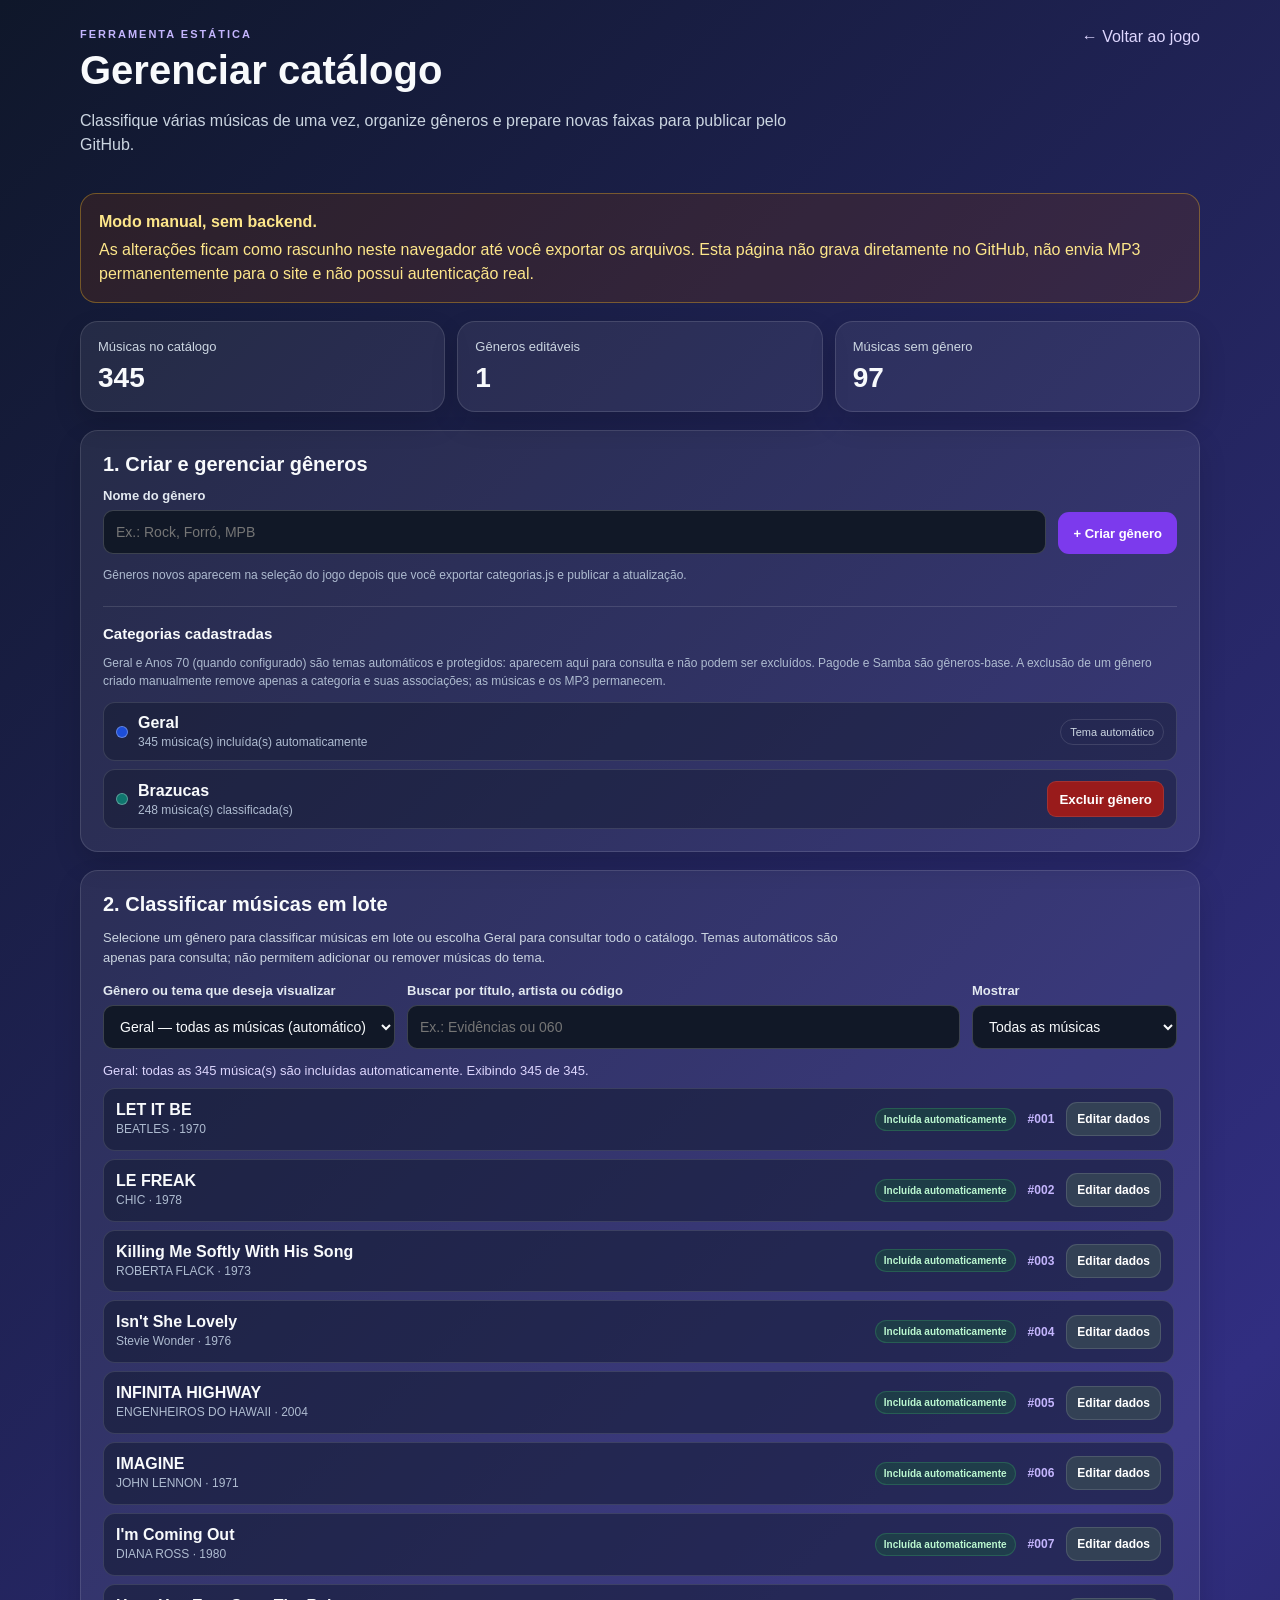
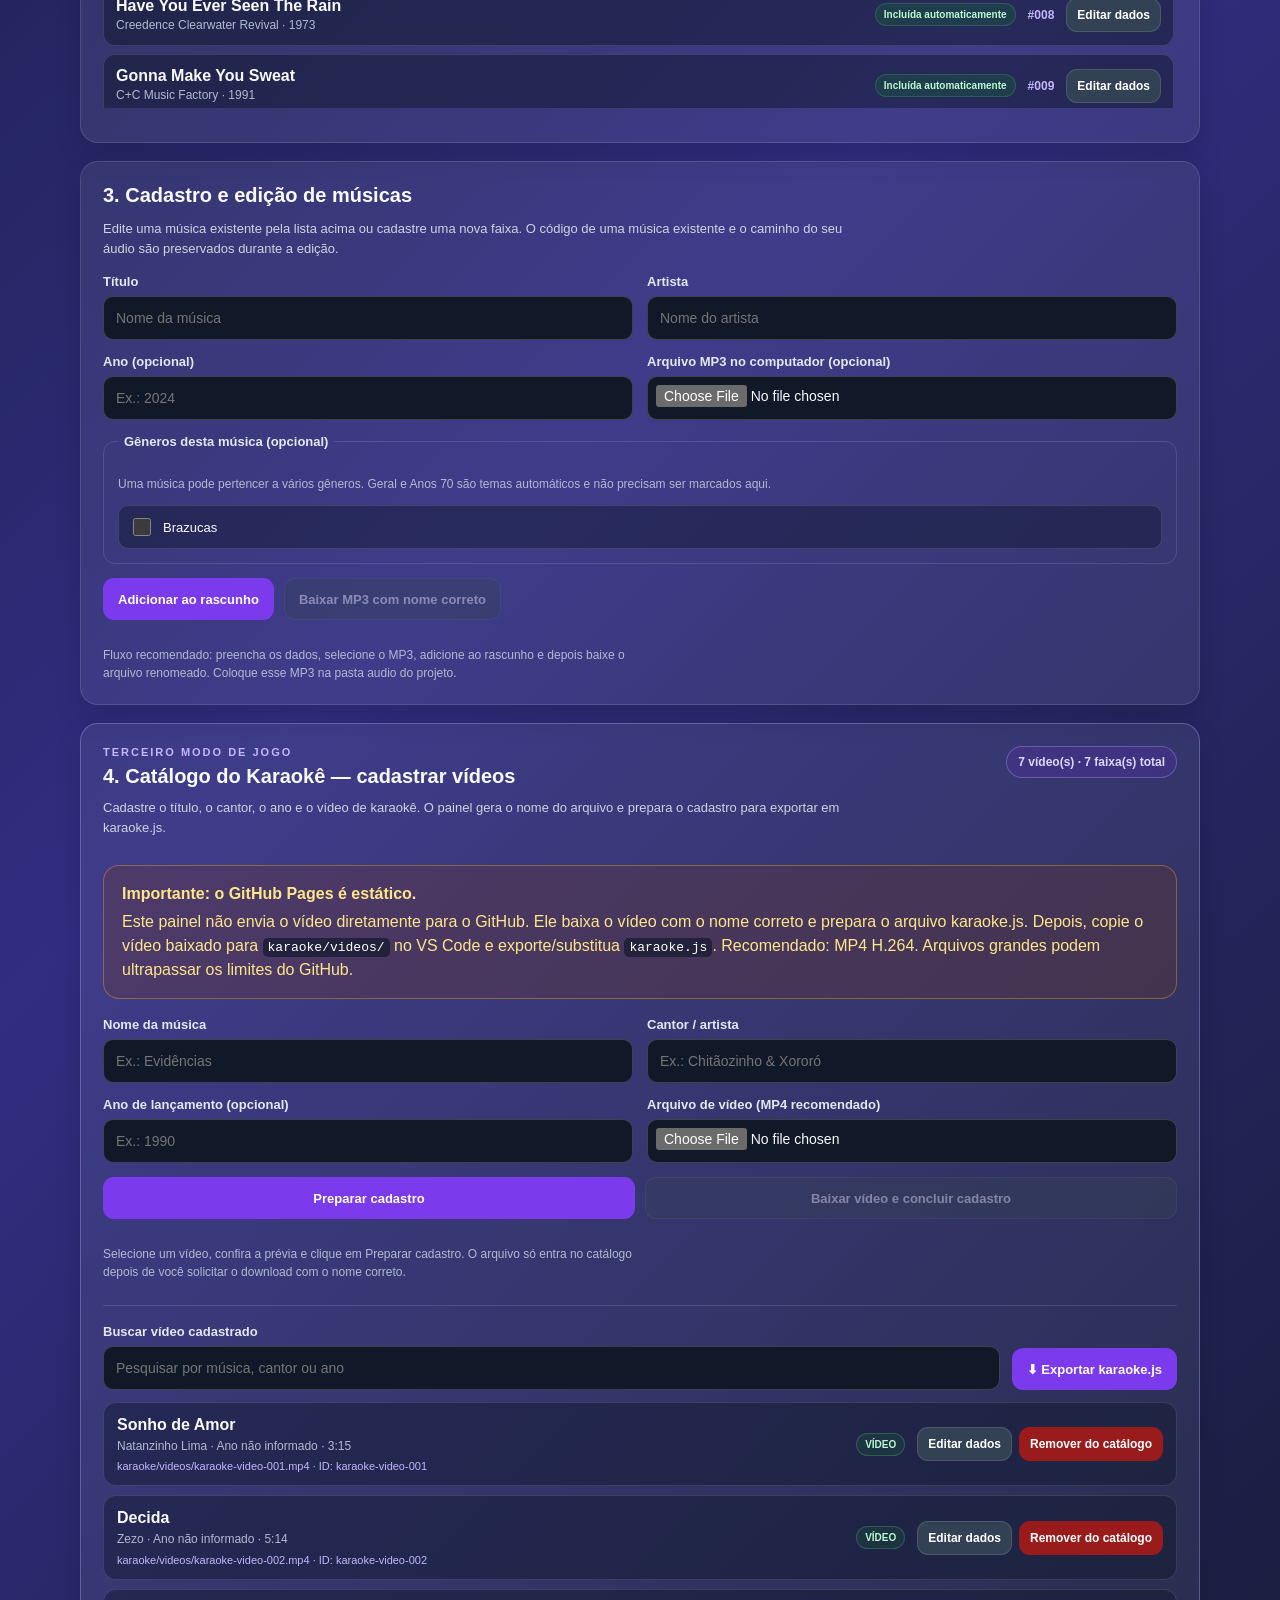
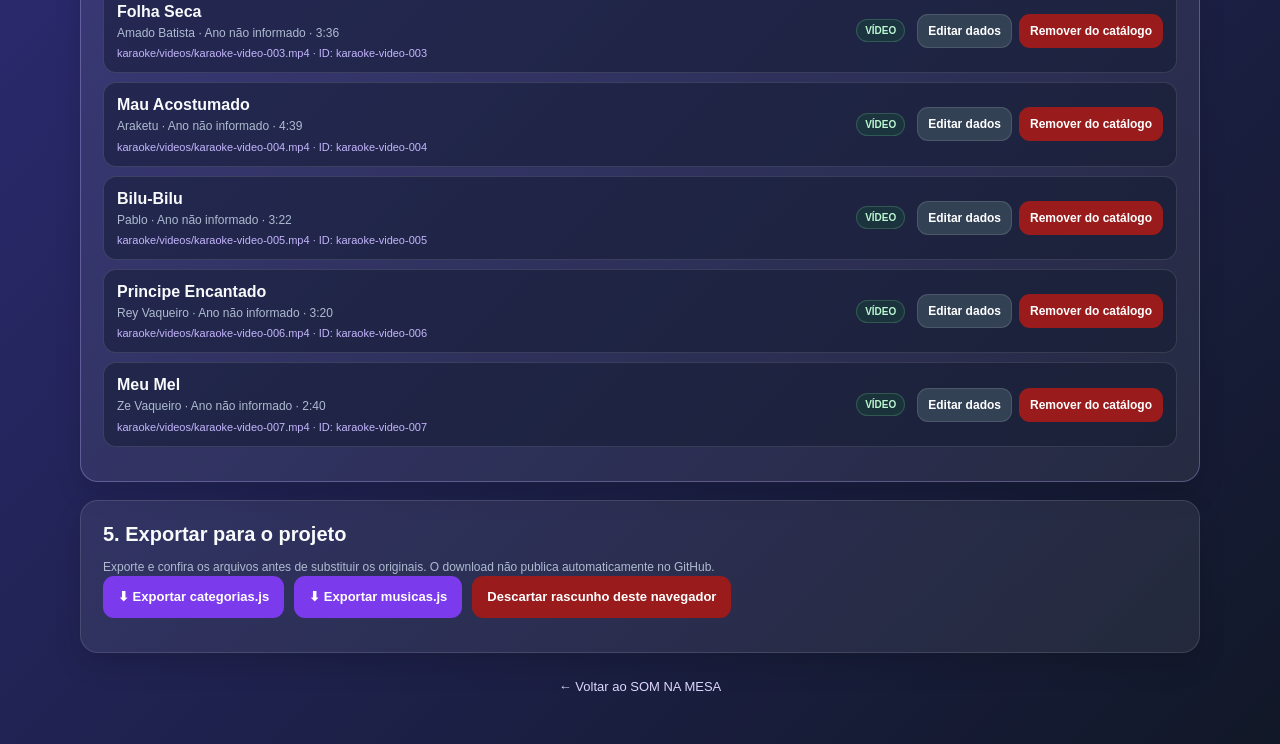
==== admin.html @ 81869da7 "Atualizacao completa do SOM NA MESA" ====
<!DOCTYPE html>
<html lang="pt-BR">
<head>
  <meta charset="UTF-8">
  <meta name="viewport" content="width=device-width, initial-scale=1.0">
  <meta name="theme-color" content="#17132b">
  <title>Gerenciar catálogo | SOM NA MESA</title>
  <link rel="stylesheet" href="admin.css">
  <link rel="stylesheet" href="ui-dialogs.css">
</head>
<body>
  <main class="admin-shell">
    <header class="admin-header">
      <div>
        <p class="eyebrow">FERRAMENTA ESTÁTICA</p>
        <h1>Gerenciar catálogo</h1>
        <p class="lead">Classifique várias músicas de uma vez, organize gêneros e prepare novas faixas para publicar pelo GitHub.</p>
      </div>
      <a class="back-link" href="index.html">← Voltar ao jogo</a>
    </header>

    <section class="notice" role="note">
      <strong>Modo manual, sem backend.</strong>
      As alterações ficam como rascunho neste navegador até você exportar os arquivos. Esta página não grava diretamente no GitHub, não envia MP3 permanentemente para o site e não possui autenticação real.
    </section>

    <section class="stats-grid">
      <div class="stat"><span>Músicas no catálogo</span><strong id="totalMusicas">—</strong></div>
      <div class="stat"><span>Gêneros editáveis</span><strong id="totalGeneros">—</strong></div>
      <div class="stat"><span>Músicas sem gênero</span><strong id="totalSemGenero">—</strong></div>
    </section>

    <section class="panel">
      <h2>1. Criar e gerenciar gêneros</h2>
      <form id="formNovaCategoria" class="inline-form">
        <label class="field grow">
          <span>Nome do gênero</span>
          <input id="novaCategoriaNome" type="text" placeholder="Ex.: Rock, Forró, MPB" maxlength="40" required>
        </label>
        <button class="button primary" type="submit">+ Criar gênero</button>
      </form>
      <p class="hint">Gêneros novos aparecem na seleção do jogo depois que você exportar categorias.js e publicar a atualização.</p>
      <div class="genre-management">
        <h3>Categorias cadastradas</h3>
        <p class="hint">Geral e Anos 70 (quando configurado) são temas automáticos e protegidos: aparecem aqui para consulta e não podem ser excluídos. Pagode e Samba são gêneros-base. A exclusão de um gênero criado manualmente remove apenas a categoria e suas associações; as músicas e os MP3 permanecem.</p>
        <div id="listaGeneros" class="genre-list" aria-live="polite"></div>
      </div>
    </section>

    <section class="panel">
      <h2>2. Classificar músicas em lote</h2>
      <p class="section-intro">Selecione um gênero para classificar músicas em lote ou escolha Geral para consultar todo o catálogo. Temas automáticos são apenas para consulta; não permitem adicionar ou remover músicas do tema.</p>
      <div class="toolbar">
        <label class="field">
          <span>Gênero ou tema que deseja visualizar</span>
          <select id="categoriaSelecionada"></select>
        </label>
        <label class="field grow">
          <span>Buscar por título, artista ou código</span>
          <input id="buscaMusica" type="search" placeholder="Ex.: Evidências ou 060">
        </label>
        <label class="field filter-field">
          <span>Mostrar</span>
          <select id="filtroClassificacao">
            <option value="todas">Todas as músicas</option>
            <option value="sem-genero">Sem nenhum gênero</option>
            <option value="fora-do-genero">Fora do gênero escolhido</option>
            <option value="neste-genero">Já neste gênero</option>
          </select>
        </label>
      </div>

      <div class="bulk-toolbar">
        <label class="select-visible"><input id="selecionarVisiveis" type="checkbox"> Selecionar todas as exibidas</label>
        <span id="resumoSelecao" class="selection-count">0 selecionadas</span>
        <button id="limparSelecao" class="button secondary" type="button">Limpar seleção</button>
      </div>
      <div class="bulk-actions">
        <button id="adicionarSelecionadas" class="button primary" type="button">+ Adicionar selecionadas ao gênero</button>
        <button id="removerSelecionadas" class="button danger" type="button">− Remover selecionadas do gênero</button>
      </div>
      <div id="resumoCategoria" class="category-summary"></div>
      <div id="listaMusicas" class="song-list"></div>
      <p id="mensagemAdmin" class="hint" aria-live="polite"></p>
    </section>

    <section class="panel">
      <div id="editarMusicaWrap" class="edit-song-wrap" hidden>
        <div class="edit-song-heading">
          <div>
            <h3>Editar música existente</h3>
            <p class="hint">Altere título, artista, ano e gêneros. O código da carta e o caminho do MP3 serão preservados.</p>
          </div>
          <span id="editarMusicaCodigo" class="song-code"></span>
        </div>
        <form id="formEditarMusica" class="song-form">
          <label class="field">
            <span>Título</span>
            <input id="editarMusicaNome" type="text" required maxlength="180">
          </label>
          <label class="field">
            <span>Artista</span>
            <input id="editarMusicaArtista" type="text" required maxlength="180">
          </label>
          <label class="field">
            <span>Ano (opcional)</span>
            <input id="editarMusicaAno" type="number" min="1900" max="2100" placeholder="Ex.: 2024">
          </label>
          <label class="field">
            <span>Caminho do áudio (somente leitura)</span>
            <input id="editarMusicaArquivo" type="text" readonly>
          </label>
          <fieldset class="genre-picker">
            <legend>Gêneros desta música</legend>
            <p class="hint">Marque todos os gêneros que se aplicam. Geral e Anos 70 são automáticos.</p>
            <div id="editarMusicaGeneros" class="genre-checkbox-grid"></div>
          </fieldset>
          <div class="form-actions">
            <button class="button primary" type="submit">Salvar alterações no rascunho</button>
            <button id="cancelarEdicaoMusica" class="button secondary" type="button">Cancelar edição</button>
          </div>
          <p id="editarMusicaStatus" class="hint" aria-live="polite"></p>
        </form>
      </div>

      <h2>3. Cadastro e edição de músicas</h2>
      <p class="section-intro">Edite uma música existente pela lista acima ou cadastre uma nova faixa. O código de uma música existente e o caminho do seu áudio são preservados durante a edição.</p>
      <form id="formNovaMusica" class="song-form">
        <label class="field">
          <span>Título</span>
          <input id="novaMusicaNome" type="text" required maxlength="180" placeholder="Nome da música">
        </label>
        <label class="field">
          <span>Artista</span>
          <input id="novaMusicaArtista" type="text" required maxlength="180" placeholder="Nome do artista">
        </label>
        <label class="field">
          <span>Ano (opcional)</span>
          <input id="novaMusicaAno" type="number" min="1900" max="2100" placeholder="Ex.: 2024">
        </label>
        <label class="field">
          <span>Arquivo MP3 no computador (opcional)</span>
          <input id="novoArquivoAudio" type="file" accept=".mp3,audio/mpeg">
        </label>

        <fieldset class="genre-picker">
          <legend>Gêneros desta música (opcional)</legend>
          <p class="hint">Uma música pode pertencer a vários gêneros. Geral e Anos 70 são temas automáticos e não precisam ser marcados aqui.</p>
          <div id="novaMusicaGeneros" class="genre-checkbox-grid"></div>
        </fieldset>

        <div id="audioPreviewWrap" class="audio-preview" hidden>
          <span class="preview-label">Prévia do áudio selecionado</span>
          <audio id="audioPreview" controls preload="metadata"></audio>
        </div>

        <div class="form-actions">
          <button class="button primary" type="submit">Adicionar ao rascunho</button>
          <button id="baixarNovoAudio" class="button secondary" type="button" disabled>Baixar MP3 com nome correto</button>
        </div>
        <p id="novaMusicaStatus" class="hint">Fluxo recomendado: preencha os dados, selecione o MP3, adicione ao rascunho e depois baixe o arquivo renomeado. Coloque esse MP3 na pasta audio do projeto.</p>
      </form>
    </section>

    <section class="panel karaoke-admin-panel">
      <div class="karaoke-admin-heading">
        <div>
          <p class="eyebrow">TERCEIRO MODO DE JOGO</p>
          <h2>4. Catálogo do Karaokê — cadastrar vídeos</h2>
          <p class="section-intro">Cadastre o título, o cantor, o ano e o vídeo de karaokê. O painel gera o nome do arquivo e prepara o cadastro para exportar em karaoke.js.</p>
        </div>
        <span id="karaokeAdminTotal" class="karaoke-admin-count">0 vídeos</span>
      </div>

      <div class="notice karaoke-admin-notice" role="note">
        <strong>Importante: o GitHub Pages é estático.</strong>
        Este painel não envia o vídeo diretamente para o GitHub. Ele baixa o vídeo com o nome correto e prepara o arquivo karaoke.js. Depois, copie o vídeo baixado para <code>karaoke/videos/</code> no VS Code e exporte/substitua <code>karaoke.js</code>. Recomendado: MP4 H.264. Arquivos grandes podem ultrapassar os limites do GitHub.
      </div>

      <div id="karaokeAdminConflict" class="karaoke-admin-conflict" hidden role="alert">
        <strong>O rascunho do Karaokê pertence a outra versão de karaoke.js.</strong>
        <p id="karaokeAdminConflictText">Por segurança, ele não foi carregado.</p>
        <div class="form-actions">
          <button id="karaokeAdminBackupConflict" class="button secondary" type="button">Baixar backup do rascunho</button>
          <button id="karaokeAdminDiscardConflict" class="button danger" type="button">Descartar rascunho antigo</button>
        </div>
      </div>

      <form id="formKaraokeVideo" class="song-form karaoke-video-form">
        <label class="field">
          <span>Nome da música</span>
          <input id="karaokeVideoTitulo" type="text" maxlength="180" placeholder="Ex.: Evidências" required>
        </label>
        <label class="field">
          <span>Cantor / artista</span>
          <input id="karaokeVideoArtista" type="text" maxlength="180" placeholder="Ex.: Chitãozinho & Xororó" required>
        </label>
        <label class="field">
          <span>Ano de lançamento (opcional)</span>
          <input id="karaokeVideoAno" type="number" min="1900" max="2100" placeholder="Ex.: 1990">
        </label>
        <label class="field">
          <span>Arquivo de vídeo (MP4 recomendado)</span>
          <input id="karaokeVideoArquivo" type="file" accept="video/mp4,video/webm,video/quicktime,.mp4,.webm,.m4v,.mov" required>
        </label>

        <div id="karaokeVideoPreviewWrap" class="karaoke-video-preview" hidden>
          <div class="karaoke-video-preview-heading">
            <span class="preview-label">Prévia do vídeo selecionado</span>
            <span id="karaokeVideoDuracao" class="karaoke-duration-label">Duração: lendo...</span>
          </div>
          <video id="karaokeVideoPreview" controls playsinline preload="metadata"></video>
          <p id="karaokeVideoArquivoInfo" class="hint"></p>
        </div>

        <div class="form-actions karaoke-video-actions">
          <button id="karaokeVideoPreparar" class="button primary" type="submit">Preparar cadastro</button>
          <button id="karaokeVideoBaixar" class="button secondary" type="button" disabled>Baixar vídeo e concluir cadastro</button>
          <button id="karaokeVideoCancelarPreparacao" class="button danger" type="button" hidden>Cancelar preparação</button>
          <button id="karaokeVideoCancelarEdicao" class="button secondary" type="button" hidden>Cancelar edição</button>
        </div>
        <p id="karaokeVideoStatus" class="hint" aria-live="polite">Selecione um vídeo, confira a prévia e clique em Preparar cadastro. O arquivo só entra no catálogo depois de você solicitar o download com o nome correto.</p>
      </form>

      <div class="karaoke-catalog-toolbar">
        <label class="field grow">
          <span>Buscar vídeo cadastrado</span>
          <input id="karaokeVideoBusca" type="search" placeholder="Pesquisar por música, cantor ou ano">
        </label>
        <button id="karaokeVideoExportar" class="button primary" type="button">⬇ Exportar karaoke.js</button>
      </div>
      <div id="karaokeVideoLista" class="karaoke-video-list" aria-live="polite"></div>
      <p id="karaokeVideoExportStatus" class="hint" aria-live="polite"></p>
    </section>

    <section class="panel">
      <h2>5. Exportar para o projeto</h2>
      <p class="hint">Exporte e confira os arquivos antes de substituir os originais. O download não publica automaticamente no GitHub.</p>
      <div class="export-grid">
        <button id="exportarCategorias" class="button primary" type="button">⬇ Exportar categorias.js</button>
        <button id="exportarMusicas" class="button primary" type="button">⬇ Exportar musicas.js</button>
        <button id="limparRascunho" class="button danger" type="button">Descartar rascunho deste navegador</button>
      </div>
      <p id="statusExportacao" class="hint" aria-live="polite"></p>
    </section>

    <footer class="admin-footer">
      <a href="index.html">← Voltar ao SOM NA MESA</a>
    </footer>
  </main>

  <section id="draftConflictOverlay" class="draft-conflict-overlay" hidden role="alertdialog" aria-modal="true" aria-labelledby="draftConflictTitle">
    <div class="draft-conflict-dialog">
      <p class="eyebrow">PROTEÇÃO DE DADOS</p>
      <h2 id="draftConflictTitle">O rascunho é de outra versão do catálogo</h2>
      <p id="draftConflictMessage" class="draft-conflict-message"></p>
      <p class="hint">Nenhuma alteração foi aplicada. Para evitar perda de dados, o painel está bloqueado até você escolher como proceder.</p>
      <div class="draft-conflict-actions">
        <button id="baixarRascunhoPendente" class="button secondary" type="button">Baixar cópia do rascunho antigo</button>
        <button id="descartarRascunhoPendente" class="button danger" type="button">Descartar rascunho e usar arquivos atuais</button>
      </div>
      <p id="draftConflictBackupStatus" class="hint" aria-live="polite"></p>
      <p class="hint">Se você quiser recuperar mudanças antigas, baixe a cópia e compare-a manualmente antes de descartar. Não substitua os arquivos atuais sem conferir.</p>
    </div>
  </section>

  <script src="musicas.js"></script>
  <script src="categorias.js"></script>
  <script src="karaoke.js"></script>
  <script src="ui-dialogs.js"></script>
  <script src="admin.js"></script>
  <script src="admin-karaoke.js"></script>
</body>
</html>
---- admin.css ----
* { box-sizing: border-box; }
:root { color-scheme: dark; --bg:#0f172a; --panel:#1e1b35; --border:rgba(255,255,255,.12); --text:#f8fafc; --muted:#cbd5e1; --accent:#7c3aed; }
body { margin:0; min-height:100vh; padding:28px 16px 50px; background:linear-gradient(135deg,#0f172a,#312e81,#111827); color:var(--text); font-family:Arial,Helvetica,sans-serif; }
[hidden] { display:none !important; }
.admin-shell { width:100%; max-width:1120px; margin:0 auto; }
.admin-header { display:flex; justify-content:space-between; align-items:flex-start; gap:24px; margin-bottom:20px; }
.eyebrow { margin:0 0 8px; color:#c4b5fd; font-size:11px; font-weight:900; letter-spacing:2px; }
h1 { margin:0; font-size:clamp(28px,5vw,40px); }
h2 { margin:0 0 12px; font-size:20px; }
h3 { margin:0 0 8px; font-size:15px; }
.lead,.section-intro { max-width:760px; color:var(--muted); line-height:1.5; }
.section-intro { margin:0 0 16px; font-size:13px; }
.back-link,.admin-footer a { color:#ddd6fe; text-decoration:none; white-space:nowrap; }
.back-link:hover,.admin-footer a:hover { text-decoration:underline; }
.notice { padding:16px 18px; border:1px solid rgba(251,191,36,.35); border-radius:16px; background:rgba(120,53,15,.25); color:#fde68a; line-height:1.5; margin-bottom:18px; }
.notice strong { display:block; margin-bottom:4px; }
.stats-grid { display:grid; grid-template-columns:repeat(3,minmax(0,1fr)); gap:12px; margin-bottom:18px; }
.stat,.panel { border:1px solid var(--border); border-radius:18px; background:rgba(255,255,255,.07); box-shadow:0 12px 28px rgba(0,0,0,.14); }
.stat { padding:17px; }
.stat span { display:block; color:var(--muted); font-size:13px; margin-bottom:8px; }
.stat strong { font-size:28px; }
.panel { padding:22px; margin-bottom:18px; }
.field { display:flex; flex-direction:column; gap:7px; min-width:0; }
.field > span { color:#e2e8f0; font-size:13px; font-weight:700; }
input,select { width:100%; min-height:44px; padding:10px 12px; border-radius:10px; border:1px solid rgba(255,255,255,.18); background:#111827; color:#f8fafc; font-size:14px; }
input:focus,select:focus { outline:2px solid #8b5cf6; outline-offset:1px; }
input[type=file] { padding:8px; }
input[type=checkbox] { width:19px; min-height:19px; height:19px; flex:0 0 auto; accent-color:#8b5cf6; cursor:pointer; }
.inline-form,.toolbar { display:flex; align-items:flex-end; gap:12px; }
.grow { flex:1; }
.filter-field { min-width:205px; }
.button { min-height:42px; border:1px solid transparent; border-radius:11px; padding:10px 14px; color:white; font-weight:800; font-size:13px; cursor:pointer; transition:filter .15s ease,transform .15s ease; }
.button:hover:not(:disabled) { filter:brightness(1.1); transform:translateY(-1px); }
.button:disabled { opacity:.4; cursor:not-allowed; transform:none; }
.primary { background:#7c3aed; }
.secondary { background:#334155; border-color:var(--border); }
.danger { background:#991b1b; }
.button.small { min-height:34px; padding:7px 10px; font-size:12px; }
.hint { color:#aebbd0; font-size:12px; line-height:1.5; margin:12px 0 0; }
.genre-management { margin-top:22px; padding-top:18px; border-top:1px solid var(--border); }
.genre-list { display:flex; flex-direction:column; gap:8px; margin-top:12px; }
.genre-row { display:flex; align-items:center; justify-content:space-between; gap:12px; padding:11px 12px; border:1px solid var(--border); border-radius:12px; background:rgba(15,23,42,.42); }
.genre-info { display:flex; align-items:center; gap:10px; min-width:0; }
.genre-swatch { width:12px; height:12px; border-radius:50%; flex:0 0 auto; border:1px solid rgba(255,255,255,.3); }
.genre-name { display:block; font-weight:800; overflow-wrap:anywhere; }
.genre-detail { display:block; margin-top:3px; color:#aebbd0; font-size:12px; }
.genre-protected { color:#cbd5e1; border:1px solid var(--border); border-radius:999px; padding:6px 9px; font-size:11px; white-space:nowrap; }
.genre-delete { flex:0 0 auto; min-height:36px; padding:8px 11px; border-radius:9px; background:#991b1b; color:#fff; border:1px solid rgba(255,255,255,.1); font-weight:800; cursor:pointer; }
.genre-delete:hover { filter:brightness(1.12); }
.bulk-toolbar { display:flex; align-items:center; flex-wrap:wrap; gap:12px; margin:16px 0 10px; padding:12px; border:1px solid var(--border); border-radius:12px; background:rgba(15,23,42,.45); }
.select-visible { display:flex; align-items:center; gap:9px; font-size:13px; font-weight:700; cursor:pointer; }
.selection-count { color:#ddd6fe; font-size:12px; font-weight:800; margin-right:auto; }
.bulk-actions { display:flex; flex-wrap:wrap; gap:9px; margin-bottom:14px; }
.category-summary { margin:14px 0 10px; color:#ddd6fe; font-size:13px; }
.song-list { display:flex; flex-direction:column; gap:8px; max-height:620px; overflow:auto; padding-right:3px; }
.song-row { display:flex; align-items:center; gap:12px; padding:12px; border:1px solid var(--border); border-radius:12px; background:rgba(15,23,42,.5); }
.song-row > input[type=checkbox] { width:20px; min-height:20px; height:20px; }
.song-meta { flex:1; min-width:0; }
.song-title { font-weight:800; overflow-wrap:anywhere; }
.song-sub { margin-top:4px; color:#aebbd0; font-size:12px; line-height:1.4; }
.song-code { color:#c4b5fd; font-size:12px; font-weight:800; white-space:nowrap; }
.song-status { display:inline-flex; align-items:center; border-radius:999px; padding:5px 8px; font-size:10px; font-weight:800; white-space:nowrap; }
.song-status.assigned { color:#bbf7d0; background:rgba(22,101,52,.35); border:1px solid rgba(74,222,128,.2); }
.song-status.unassigned { color:#cbd5e1; background:rgba(71,85,105,.35); border:1px solid rgba(203,213,225,.12); }
.song-form { display:grid; grid-template-columns:repeat(2,minmax(0,1fr)); gap:14px; }
.form-actions { display:flex; flex-wrap:wrap; gap:10px; grid-column:1/-1; }
.genre-picker { grid-column:1/-1; margin:0; padding:14px; border:1px solid var(--border); border-radius:12px; min-width:0; }
.genre-picker legend { padding:0 6px; font-size:13px; font-weight:800; color:#e2e8f0; }
.genre-checkbox-grid { display:grid; grid-template-columns:repeat(auto-fit,minmax(145px,1fr)); gap:8px; margin-top:12px; }
.genre-check { display:flex; align-items:center; gap:9px; min-height:42px; padding:9px 10px; border:1px solid var(--border); border-radius:10px; background:rgba(15,23,42,.45); cursor:pointer; font-size:13px; }
.genre-check input { width:18px; min-height:18px; height:18px; }
.audio-preview { grid-column:1/-1; padding:14px; border:1px solid rgba(196,181,253,.25); border-radius:12px; background:rgba(109,40,217,.1); }
.preview-label { display:block; margin-bottom:9px; font-size:12px; font-weight:800; color:#ddd6fe; }
.audio-preview audio { display:block; width:100%; max-width:520px; }
.export-grid { display:flex; flex-wrap:wrap; gap:10px; }
.admin-footer { padding-top:8px; text-align:center; font-size:13px; }
.empty-state { padding:20px; border:1px dashed var(--border); border-radius:12px; text-align:center; color:var(--muted); line-height:1.5; }
@media(max-width:760px) {
  .admin-header { flex-direction:column; gap:10px; }
  .stats-grid { grid-template-columns:1fr; }
  .stat { padding:14px; }
  .stat strong { font-size:24px; }
  .inline-form,.toolbar { flex-direction:column; align-items:stretch; }
  .inline-form .button { width:100%; }
  .filter-field { min-width:0; }
  .song-form { grid-template-columns:1fr; }
  .genre-row { align-items:flex-start; }
  .genre-delete { white-space:nowrap; }
  .panel { padding:16px; }
  .song-row { align-items:flex-start; flex-wrap:wrap; }
  .song-meta { flex-basis:calc(100% - 45px); }
  .song-status { margin-left:31px; }
  .song-code { margin-left:auto; }
  .bulk-toolbar,.bulk-actions,.form-actions,.export-grid { flex-direction:column; align-items:stretch; }
  .bulk-toolbar .button,.bulk-actions .button,.form-actions .button,.export-grid .button { width:100%; }
  .selection-count { margin-right:0; }
}

/* Edição segura de músicas e ações da lista */
.edit-song-wrap { margin:0 0 22px; padding:18px; border:1px solid rgba(196,181,253,.35); border-radius:15px; background:rgba(109,40,217,.12); }
.edit-song-heading { display:flex; align-items:flex-start; justify-content:space-between; gap:14px; margin-bottom:14px; }
.song-row { flex-wrap:wrap; }
.song-row .button { flex:0 0 auto; }
@media(max-width:760px) { .edit-song-heading { flex-direction:column; } .song-row .button { flex:1 1 130px; } }


/* Proteção contra rascunhos criados com versões antigas dos arquivos */
.draft-conflict-overlay { position:fixed; inset:0; z-index:10000; display:flex; align-items:center; justify-content:center; padding:20px; overflow:auto; background:rgba(2,6,23,.88); backdrop-filter:blur(8px); }
.draft-conflict-dialog { width:min(100%,680px); max-height:calc(100vh - 40px); overflow:auto; padding:26px; border:1px solid rgba(251,191,36,.42); border-radius:20px; background:#1e1b35; box-shadow:0 24px 80px rgba(0,0,0,.5); }
.draft-conflict-dialog h2 { margin:0 0 12px; font-size:clamp(20px,4vw,28px); }
.draft-conflict-message { color:#fde68a; line-height:1.6; }
.draft-conflict-actions { display:flex; flex-wrap:wrap; gap:10px; margin-top:18px; }
.draft-conflict-actions .button { flex:1 1 220px; }
body.draft-blocked .admin-shell { pointer-events:none; user-select:none; filter:blur(2px); }
@media(max-width:600px) { .draft-conflict-dialog { padding:18px; } .draft-conflict-actions { flex-direction:column; } .draft-conflict-actions .button { width:100%; } }


/* Cadastro seguro de vídeos do modo Karaokê */
.karaoke-admin-panel { border-color: rgba(196,181,253,.32); }
.karaoke-admin-heading { display:flex; align-items:flex-start; justify-content:space-between; gap:16px; margin-bottom:12px; }
.karaoke-admin-heading .eyebrow { margin-bottom:7px; }
.karaoke-admin-heading h2 { margin-bottom:10px; }
.karaoke-admin-count { flex:0 0 auto; border:1px solid rgba(196,181,253,.3); background:rgba(109,40,217,.18); color:#ddd6fe; padding:8px 11px; border-radius:999px; font-size:12px; font-weight:900; white-space:nowrap; }
.karaoke-admin-notice { margin:12px 0 18px; }
.karaoke-admin-notice code { color:#fff; background:rgba(15,23,42,.65); padding:2px 5px; border-radius:5px; }
.karaoke-admin-conflict { margin:0 0 18px; padding:16px; border:1px solid rgba(251,191,36,.4); border-radius:14px; background:rgba(120,53,15,.24); color:#fde68a; line-height:1.5; }
.karaoke-admin-conflict p { margin-top:7px; font-size:13px; }
.karaoke-admin-conflict .form-actions { margin-top:12px; }
.karaoke-video-form { margin-top:14px; }
.karaoke-video-preview { grid-column:1/-1; min-width:0; padding:14px; border:1px solid rgba(196,181,253,.3); border-radius:14px; background:rgba(109,40,217,.1); }
.karaoke-video-preview-heading { display:flex; align-items:center; justify-content:space-between; gap:12px; margin-bottom:10px; }
.karaoke-video-preview video { display:block; width:100%; max-height:420px; background:#020617; border-radius:10px; }
.karaoke-duration-label { color:#c4b5fd; font-size:12px; font-weight:800; }
.karaoke-video-actions { align-items:center; }
.karaoke-video-actions .button { flex:1 1 190px; }
.karaoke-catalog-toolbar { display:flex; align-items:flex-end; gap:12px; margin:24px 0 12px; padding-top:18px; border-top:1px solid var(--border); }
.karaoke-video-list { display:flex; flex-direction:column; gap:9px; }
.karaoke-video-row { display:flex; align-items:center; gap:12px; padding:13px; border:1px solid var(--border); border-radius:13px; background:rgba(15,23,42,.45); }
.karaoke-video-row-main { flex:1; min-width:0; }
.karaoke-video-title { font-weight:900; overflow-wrap:anywhere; }
.karaoke-video-meta { margin-top:4px; color:#aebbd0; font-size:12px; line-height:1.45; overflow-wrap:anywhere; }
.karaoke-video-path { margin-top:5px; color:#c4b5fd; font-size:11px; overflow-wrap:anywhere; }
.karaoke-video-type { flex:0 0 auto; border:1px solid rgba(134,239,172,.2); border-radius:999px; padding:5px 8px; color:#bbf7d0; background:rgba(22,101,52,.25); font-size:10px; font-weight:900; text-transform:uppercase; }
.karaoke-video-row-actions { display:flex; flex-wrap:wrap; gap:7px; }
.karaoke-video-row-actions .button { min-height:34px; padding:7px 10px; font-size:12px; }
.karaoke-video-row.is-audio { opacity:.8; }
.karaoke-video-empty { padding:20px; border:1px dashed var(--border); border-radius:12px; text-align:center; color:var(--muted); line-height:1.5; }
@media(max-width:760px) {
  .karaoke-admin-heading { flex-direction:column; }
  .karaoke-admin-count { align-self:flex-start; }
  .karaoke-catalog-toolbar { flex-direction:column; align-items:stretch; }
  .karaoke-catalog-toolbar .button { width:100%; }
  .karaoke-video-row { align-items:flex-start; flex-wrap:wrap; }
  .karaoke-video-row-main { flex-basis:calc(100% - 100px); }
  .karaoke-video-row-actions { width:100%; }
  .karaoke-video-row-actions .button { flex:1 1 120px; }
  .karaoke-video-preview-heading { flex-direction:column; align-items:flex-start; }
}
---- ui-dialogs.css ----
/* Sistema visual compartilhado de confirmações, avisos e erros do SOM NA MESA. */
.smd-dialog {
  width: min(560px, calc(100vw - 28px));
  max-width: 560px;
  max-height: min(88dvh, 760px);
  margin: auto;
  padding: 0;
  overflow: visible;
  border: 0;
  border-radius: 22px;
  background: transparent;
  color: #f8fafc;
}
.smd-dialog::backdrop {
  background: rgba(2, 6, 23, .82);
  backdrop-filter: blur(7px);
}
.smd-dialog[open] { display: block; }
.smd-dialog-card {
  position: relative;
  max-height: min(88dvh, 760px);
  overflow-y: auto;
  padding: 27px;
  border: 1px solid rgba(196, 181, 253, .32);
  border-radius: 22px;
  background: linear-gradient(145deg, #211b3b, #1e1b35 58%, #29245a);
  box-shadow: 0 26px 80px rgba(0, 0, 0, .48);
}
.smd-dialog-close {
  position: absolute;
  top: 12px;
  right: 13px;
  display: grid;
  place-items: center;
  width: 40px;
  height: 40px;
  border: 1px solid rgba(255, 255, 255, .16);
  border-radius: 50%;
  background: rgba(255, 255, 255, .08);
  color: #fff;
  font-size: 26px;
  line-height: 1;
  cursor: pointer;
}
.smd-dialog-icon {
  display: grid;
  place-items: center;
  width: 54px;
  height: 54px;
  margin-bottom: 14px;
  border: 1px solid rgba(196, 181, 253, .28);
  border-radius: 16px;
  background: rgba(124, 58, 237, .2);
  font-size: 27px;
}
.smd-dialog-eyebrow {
  margin: 0 48px 7px 0;
  color: #c4b5fd;
  font-size: 10px;
  font-weight: 900;
  letter-spacing: 1.7px;
}
.smd-dialog-card h2 {
  margin: 0 46px 10px 0;
  color: #fff;
  font-size: clamp(22px, 4vw, 29px);
  line-height: 1.16;
}
.smd-dialog-message {
  margin: 0;
  color: #e2e8f0;
  font-size: 15px;
  line-height: 1.6;
  white-space: pre-line;
  overflow-wrap: anywhere;
}
.smd-dialog-detail[hidden] { display: none !important; }
.smd-dialog-detail {
  margin-top: 16px;
  padding: 14px 15px;
  border: 1px solid rgba(255, 255, 255, .12);
  border-radius: 13px;
  background: rgba(255, 255, 255, .055);
}
.smd-dialog-detail h3 {
  margin: 0 0 6px;
  color: #ddd6fe;
  font-size: 14px;
}
.smd-dialog-detail p {
  margin: 0;
  color: #cbd5e1;
  font-size: 13px;
  line-height: 1.55;
  white-space: pre-line;
}
.smd-dialog-actions {
  display: grid;
  grid-template-columns: minmax(0, 1.25fr) minmax(0, 1fr);
  gap: 10px;
  margin-top: 21px;
}
.smd-dialog-btn {
  min-height: 48px;
  padding: 11px 15px;
  border: 1px solid transparent;
  border-radius: 12px;
  color: #fff;
  font: inherit;
  font-size: 14px;
  font-weight: 800;
  line-height: 1.25;
  cursor: pointer;
  white-space: normal;
  transition: filter .15s ease, transform .15s ease;
}
.smd-dialog-btn:hover { filter: brightness(1.1); transform: translateY(-1px); }
.smd-dialog-btn:focus-visible,
.smd-dialog-close:focus-visible { outline: 3px solid #c4b5fd; outline-offset: 2px; }
.smd-dialog-btn-primary { background: #7c3aed; }
.smd-dialog-btn-secondary { background: #334155; border-color: rgba(255, 255, 255, .14); }
.smd-dialog-btn-danger { background: #b91c1c; }
.smd-dialog-btn[hidden] { display: none !important; }
.smd-dialog[data-kind="error"] .smd-dialog-icon { border-color: rgba(248, 113, 113, .35); background: rgba(185, 28, 28, .18); }
.smd-dialog[data-kind="success"] .smd-dialog-icon { border-color: rgba(74, 222, 128, .35); background: rgba(22, 101, 52, .2); }
.smd-dialog[data-kind="warning"] .smd-dialog-icon { border-color: rgba(251, 191, 36, .35); background: rgba(146, 64, 14, .2); }
.smd-dialog-open { overflow: hidden; }
@media (max-width: 560px) {
  .smd-dialog { width: calc(100vw - 20px); max-height: calc(100dvh - 20px); border-radius: 18px; }
  .smd-dialog-card { max-height: calc(100dvh - 20px); padding: 22px 17px 17px; border-radius: 18px; }
  .smd-dialog-card h2 { font-size: clamp(21px, 6vw, 26px); }
  .smd-dialog-message { font-size: 14px; }
  .smd-dialog-actions { grid-template-columns: 1fr; }
  .smd-dialog-btn { width: 100%; }
}
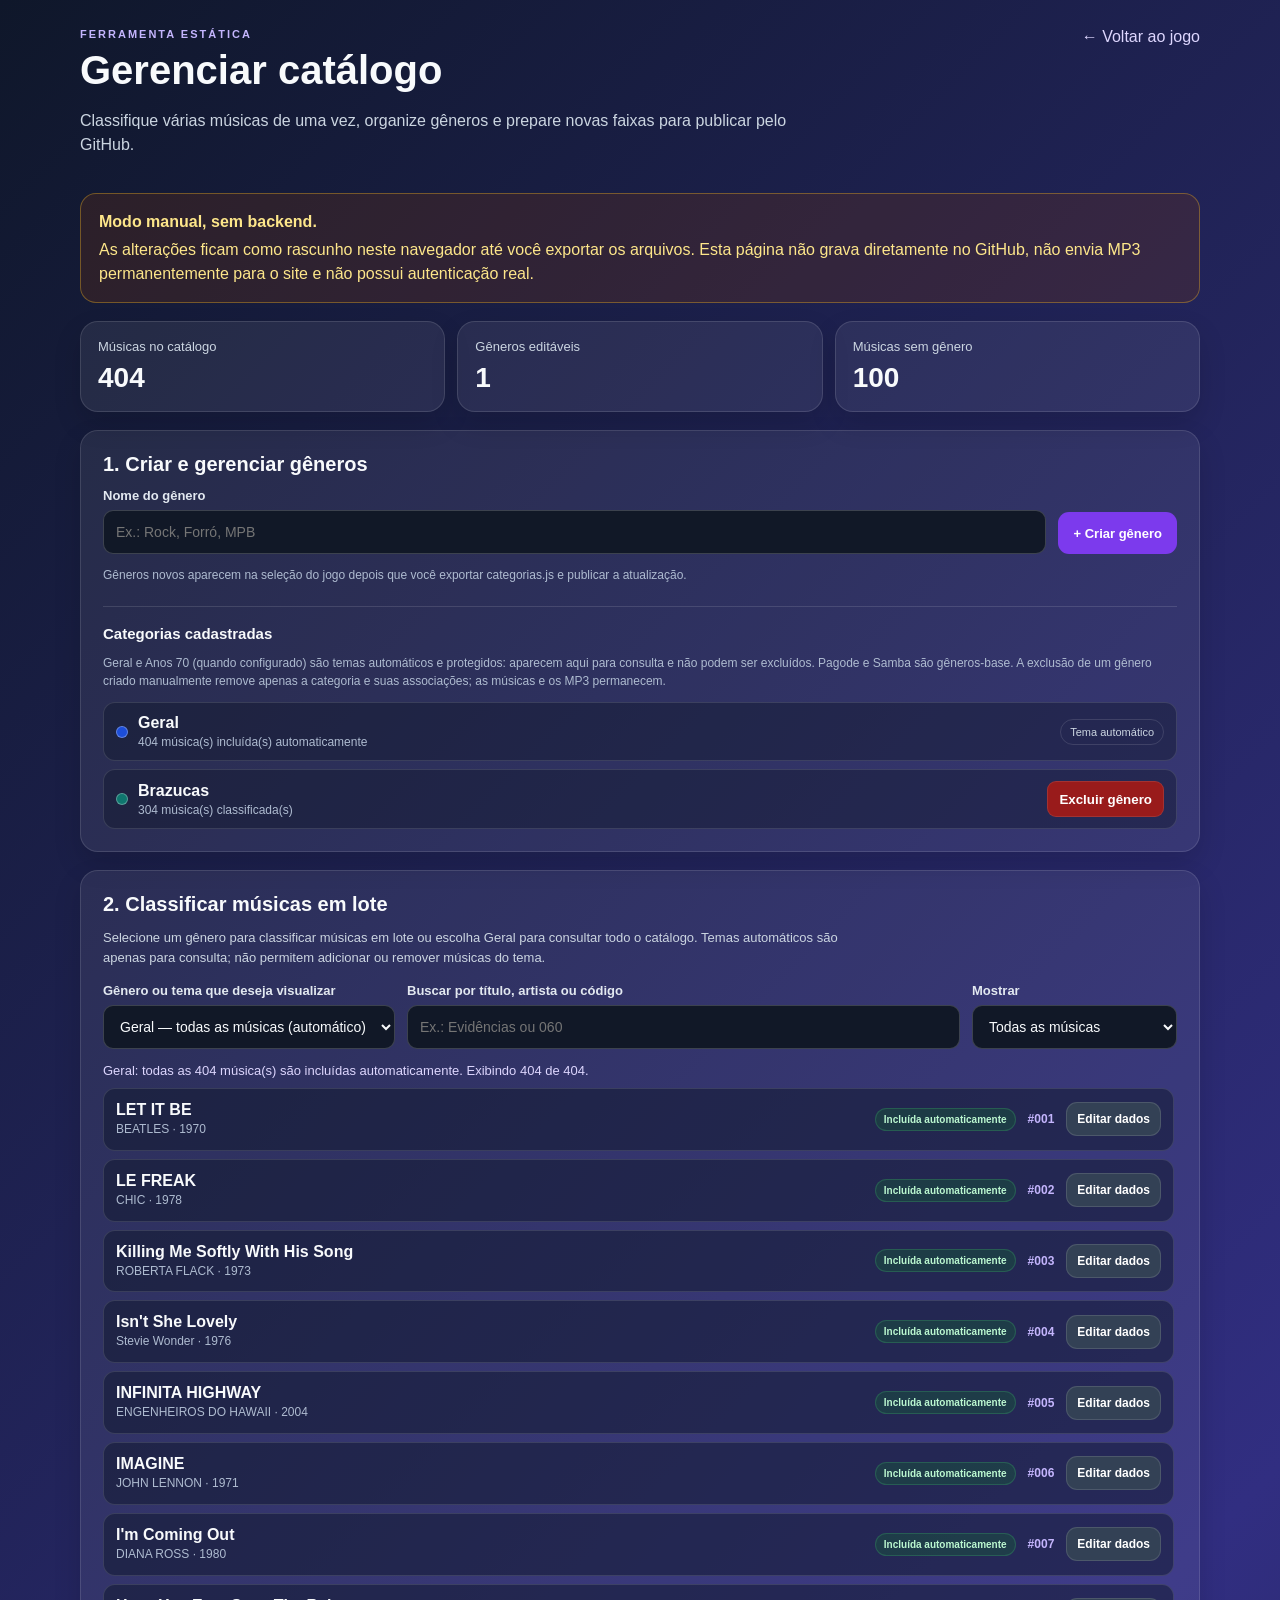
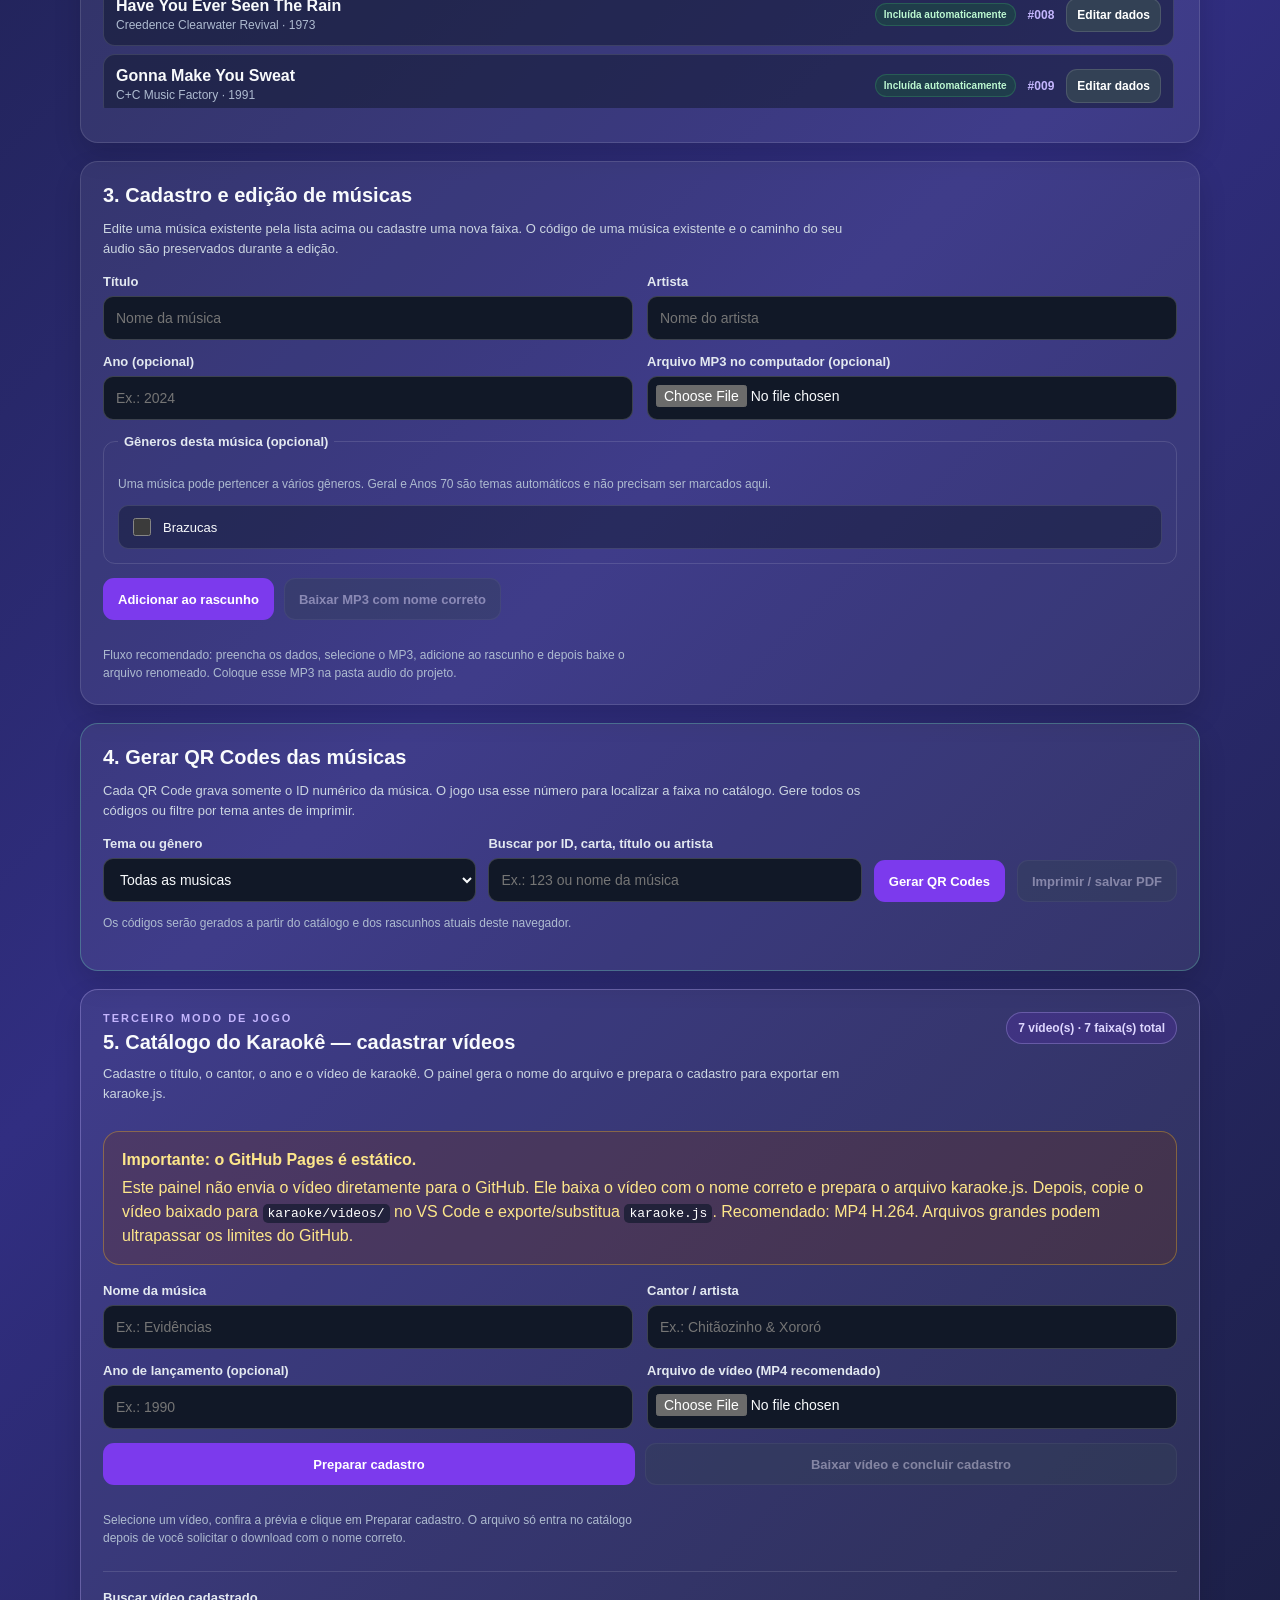
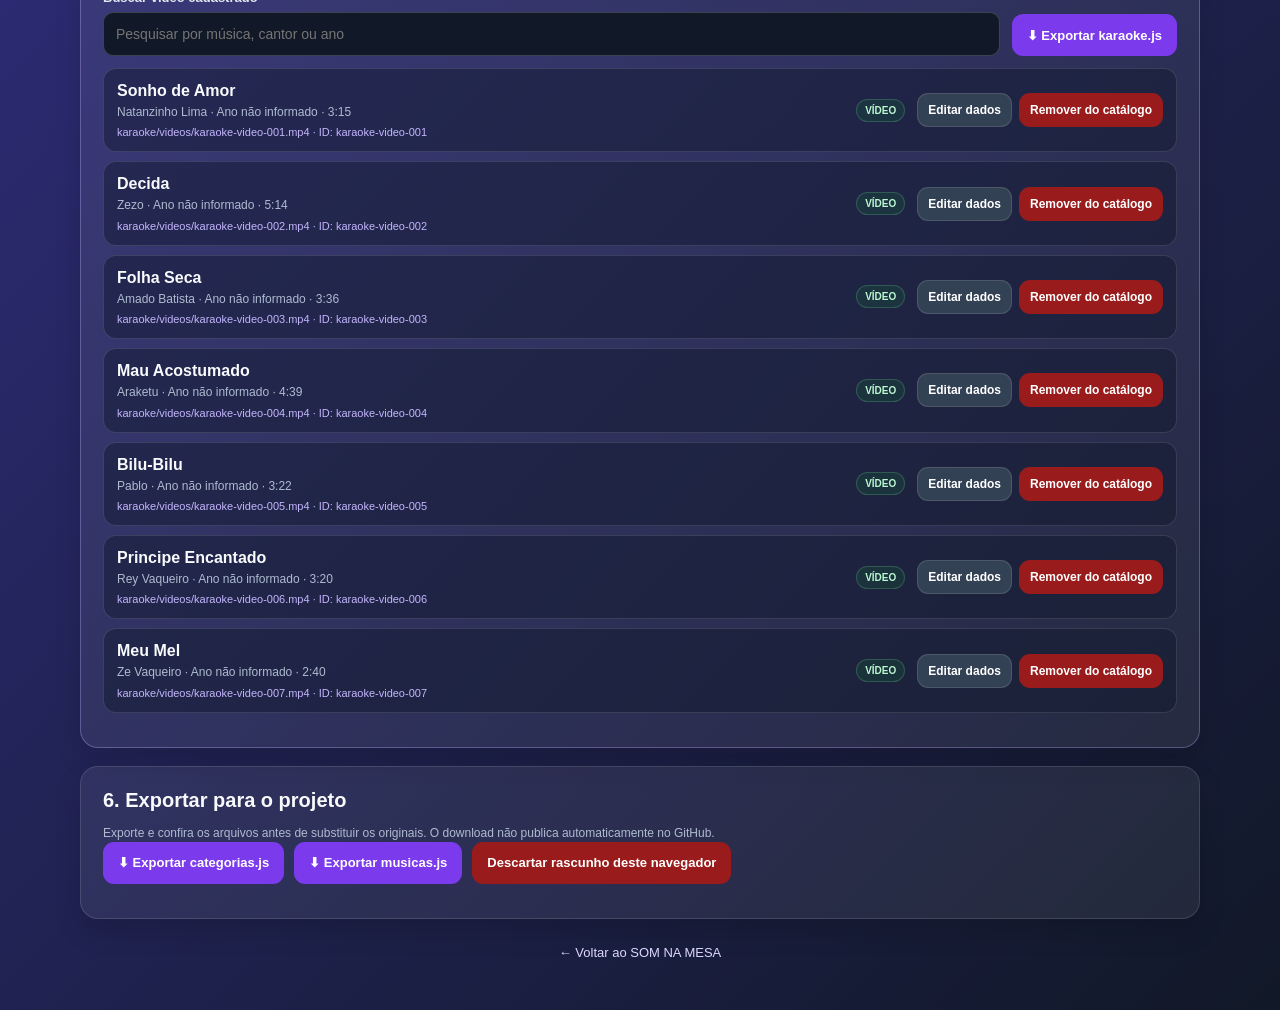
==== commit 419e3d27: "Adiciona QR Code e atualiza catálogo de músicas e categorias" ====
--- a/admin.html
+++ b/admin.html
@@ -162,11 +162,30 @@
       </form>
     </section>
 
+    <section class="panel qr-codes-panel" id="painelQrCodes">
+      <h2>4. Gerar QR Codes das m&uacute;sicas</h2>
+      <p class="section-intro">Cada QR Code grava somente o ID num&eacute;rico da m&uacute;sica. O jogo usa esse n&uacute;mero para localizar a faixa no cat&aacute;logo. Gere todos os c&oacute;digos ou filtre por tema antes de imprimir.</p>
+      <div class="toolbar qr-code-toolbar">
+        <label class="field">
+          <span>Tema ou g&ecirc;nero</span>
+          <select id="qrCategoria"><option value="__all__">Todas as m&uacute;sicas</option></select>
+        </label>
+        <label class="field grow">
+          <span>Buscar por ID, carta, t&iacute;tulo ou artista</span>
+          <input id="qrBuscaMusica" type="search" placeholder="Ex.: 123 ou nome da m&uacute;sica">
+        </label>
+        <button id="gerarQrCodes" class="button primary" type="button">Gerar QR Codes</button>
+        <button id="imprimirQrCodes" class="button secondary" type="button" disabled>Imprimir / salvar PDF</button>
+      </div>
+      <p id="qrCodeStatus" class="hint" aria-live="polite">Os c&oacute;digos ser&atilde;o gerados a partir do cat&aacute;logo e dos rascunhos atuais deste navegador.</p>
+      <div id="listaQrCodes" class="qr-code-grid"></div>
+    </section>
+
     <section class="panel karaoke-admin-panel">
       <div class="karaoke-admin-heading">
         <div>
           <p class="eyebrow">TERCEIRO MODO DE JOGO</p>
-          <h2>4. Catálogo do Karaokê — cadastrar vídeos</h2>
+          <h2>5. Catálogo do Karaokê — cadastrar vídeos</h2>
           <p class="section-intro">Cadastre o título, o cantor, o ano e o vídeo de karaokê. O painel gera o nome do arquivo e prepara o cadastro para exportar em karaoke.js.</p>
         </div>
         <span id="karaokeAdminTotal" class="karaoke-admin-count">0 vídeos</span>
@@ -234,7 +253,7 @@
     </section>
 
     <section class="panel">
-      <h2>5. Exportar para o projeto</h2>
+      <h2>6. Exportar para o projeto</h2>
       <p class="hint">Exporte e confira os arquivos antes de substituir os originais. O download não publica automaticamente no GitHub.</p>
       <div class="export-grid">
         <button id="exportarCategorias" class="button primary" type="button">⬇ Exportar categorias.js</button>
--- a/admin.css
+++ b/admin.css
@@ -156,3 +156,36 @@
   .karaoke-video-row-actions .button { flex:1 1 120px; }
   .karaoke-video-preview-heading { flex-direction:column; align-items:flex-start; }
 }
+
+/* Geracao e impressao dos QR Codes das musicas */
+.qr-codes-panel { border-color: rgba(110,231,183,.3); }
+.qr-code-toolbar { flex-wrap: wrap; align-items: flex-end; }
+.qr-code-toolbar > .field { flex: 1 1 190px; }
+.qr-code-toolbar > .button { flex: 0 1 auto; white-space: nowrap; }
+.qr-code-grid { display: grid; grid-template-columns: repeat(auto-fill, minmax(170px, 1fr)); gap: 12px; margin-top: 16px; }
+.qr-code-card { min-width: 0; display: flex; flex-direction: column; align-items: center; justify-content: flex-start; padding: 14px 10px; border: 1px solid var(--border); border-radius: 14px; background: rgba(15,23,42,.52); text-align: center; break-inside: avoid; }
+.qr-code-image { width: 136px; height: 136px; display: flex; align-items: center; justify-content: center; padding: 4px; border-radius: 8px; background: #fff; }
+.qr-code-image img, .qr-code-image canvas { display: block; width: 128px !important; height: 128px !important; max-width: 100%; }
+.qr-code-id { display: block; margin-top: 9px; color: #e9d5ff; font-size: 14px; font-weight: 900; letter-spacing: .5px; }
+.qr-code-song-meta { display: block; margin-top: 5px; color: #aebbd0; font-size: 11px; line-height: 1.4; overflow-wrap: anywhere; }
+@media(max-width:760px) {
+  .qr-code-toolbar { flex-direction: column; align-items: stretch; }
+  .qr-code-toolbar > .button { width: 100%; }
+  .qr-code-grid { grid-template-columns: repeat(2, minmax(0, 1fr)); }
+}
+
+@media print {
+  @page { size: A4; margin: 10mm; }
+  body { display: block !important; min-height: 0 !important; padding: 0 !important; background: #fff !important; color: #000 !important; }
+  .admin-shell { width: 100% !important; max-width: none !important; margin: 0 !important; }
+  .admin-shell > *:not(.qr-codes-panel) { display: none !important; }
+  .qr-codes-panel { display: block !important; margin: 0 !important; padding: 0 !important; border: 0 !important; border-radius: 0 !important; background: #fff !important; box-shadow: none !important; color: #000 !important; }
+  .qr-codes-panel h2 { margin: 0 0 5mm !important; color: #000 !important; font-size: 16pt !important; }
+  .qr-codes-panel .section-intro, .qr-code-toolbar, #qrCodeStatus { display: none !important; }
+  .qr-code-grid { grid-template-columns: repeat(4, minmax(0, 1fr)) !important; gap: 5mm !important; margin: 0 !important; }
+  .qr-code-card { min-height: 42mm !important; padding: 3mm !important; border: 1px solid #222 !important; border-radius: 3mm !important; background: #fff !important; color: #000 !important; page-break-inside: avoid; break-inside: avoid; }
+  .qr-code-image { width: 30mm !important; height: 30mm !important; padding: 0 !important; background: #fff !important; }
+  .qr-code-image img, .qr-code-image canvas { width: 30mm !important; height: 30mm !important; }
+  .qr-code-id { margin-top: 2mm !important; color: #000 !important; font-size: 10pt !important; }
+  .qr-code-song-meta { display: none !important; }
+}
